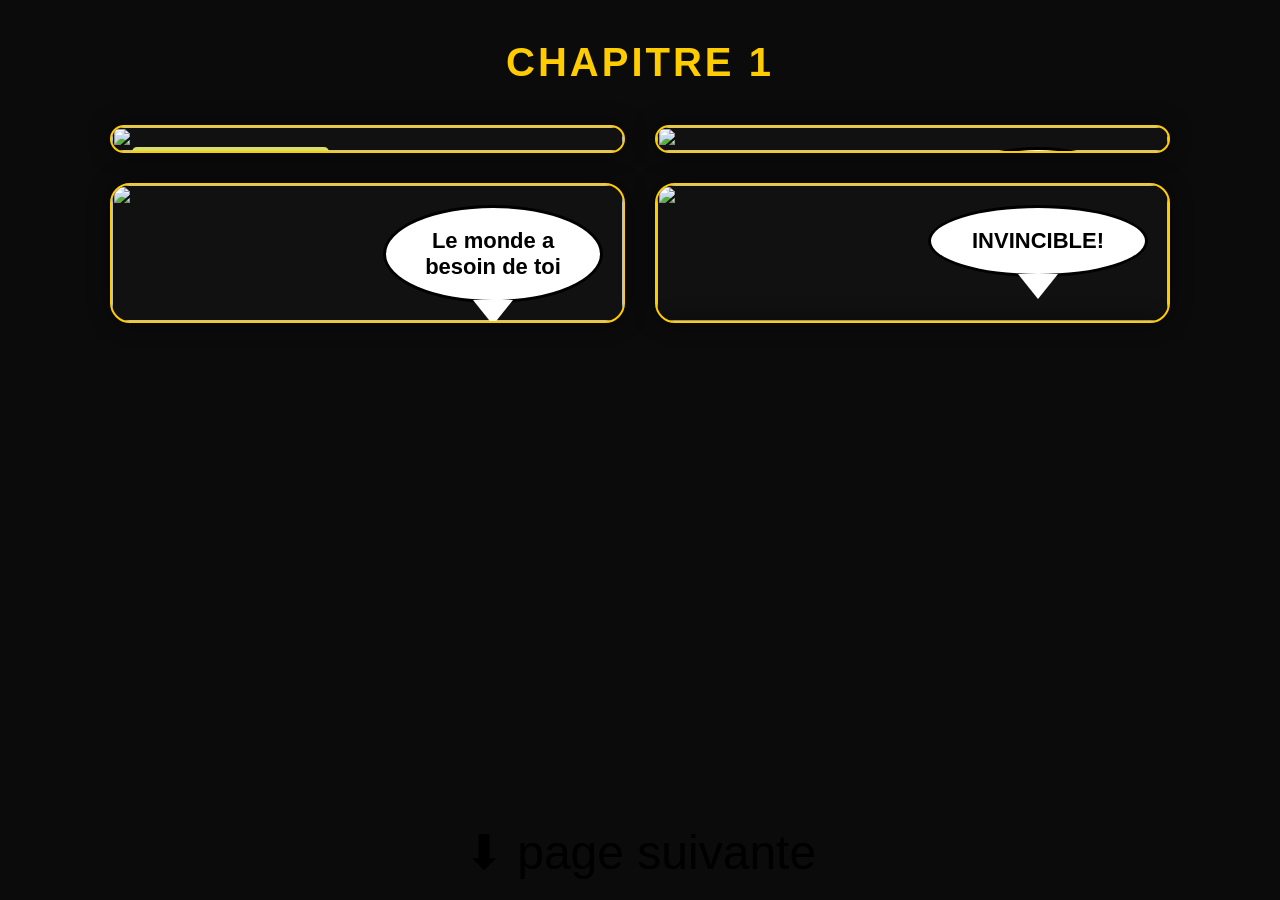
==== page_3.html @ 7214c89c "Add files via upload" ====
<!DOCTYPE html>
<html lang="fr">
<head>
  <meta charset="UTF-8">
  <meta name="viewport" content="width=device-width, initial-scale=1.0">
  <title>Chapitre 1</title>

  <style>

    *{
      margin:0;
      padding:0;
      box-sizing:border-box;
    }

    body{
      background:#0b0b0b;
      font-family:Arial, sans-serif;
      color:white;
    }

    /* CONTENEUR PRINCIPAL */
    .webtoon{
      width:100%;
      max-width:1100px;
      margin:auto;
      padding:40px 20px;
    }

    /* TITRE */
    .title{
      text-align:center;
      font-size:40px;
      color:#ffcc00;
      margin-bottom:40px;
      letter-spacing:3px;
    }

    /* GRILLE DES PANELS */
    .panels{
      display:grid;
      grid-template-columns:repeat(2, 1fr);
      gap:30px;
    }

    /* PANEL */
    .panel{
      position:relative;
      background:#111;
      border:2px solid #ffcc00;
      border-radius:20px;
      overflow:hidden;
      transition:0.3s;
      box-shadow:0 0 20px rgba(0,0,0,0.5);
    }

    .panel:hover{
      transform:scale(1.03);
    }

    /* IMAGE */
    .panel img{
      width:100%;
      height:100%;
      object-fit:cover;
      display:block;
    }

    /* NARRATION */
    .narration{
      position:absolute;

      top:20px;
      left:20px;

      background:#d7de70;
      color:black;

      padding:15px 20px;

      font-size:28px;
      font-weight:bold;

      border-radius:5px;

      max-width:70%;
    }

    /* BULLE */
    .speech{
      position:absolute;

      top:20px;
      right:20px;

      width:220px;

      background:white;
      color:black;

      padding:20px;

      border-radius:50%;

      text-align:center;

      font-size:22px;
      font-weight:bold;

      border:3px solid black;
    }

    /* POINTE BULLE */
    .speech::after{
      content:"";

      position:absolute;

      bottom:-25px;
      left:50%;

      transform:translateX(-50%);

      border-width:25px 20px 0;
      border-style:solid;

      border-color:white transparent transparent transparent;
    }

    /* RESPONSIVE TELEPHONE */
    @media(max-width:800px){

      .panels{
        grid-template-columns:1fr;
      }

      .title{
        font-size:30px;
      }

      .narration{
        font-size:20px;
      }

      .speech{
        width:180px;
        font-size:18px;
      }
    }
    /* Flèche bas */
.fleche-bas {
    position: fixed;
    bottom: 20px;
    left: 50%;
    transform: translateX(-50%);
    font-size: 3rem;
    color: #000;
    text-decoration: none;
    transition: 0.2s;
}

.fleche-bas:hover {
    transform: translateX(-50%) scale(1.2);
}

  </style>
</head>

<body>

  <div class="webtoon">

    <h1 class="title">CHAPITRE 1</h1>

    <div class="panels">

      <!-- PANEL 1 -->
      <div class="panel">

        <img src="image/SOUDAN.png" alt="">

        <!-- NARRATION -->
        <div class="narration">
          SOUDAIN…
        </div>

      </div>

      <!-- PANEL 2 -->
      <div class="panel">

        <img src="image/rbot.png" alt="">

        <!-- BULLE -->
        <div class="speech">
          Mark arrête toi maintenant,viens avec moi
        </div>

      </div>

      <!-- PANEL 3 -->
      <div class="panel">

        <img src="image/cecil.png" alt="">

        <!-- BULLE -->
        <div class="speech">
          Le monde a besoin de toi
        </div>

      </div>
      <!-- PANEL 4 -->
      <div class="panel">
        <img src="image/cecil2.png" alt="">

            <!-- BULLE -->
        <div class="speech">
          INVINCIBLE!
        </div>
    
      <!-- PANEL 5 -->
      <div class="panel">
        <img src="images/page5.jpg" alt="">
      </div>

      <!-- PANEL 6 -->
      <div class="panel">
        <img src="images/page6.jpg" alt="">
      </div>

      <!-- PANEL 7 -->
      <div class="panel">
        <img src="images/page7.jpg" alt="">
      </div>

      <!-- PANEL 8 -->
      <div class="panel">
        <img src="images/page8.jpg" alt="">
      </div>

    </div>

  </div>

    <a href="page_4.html" class="fleche-bas">⬇ page suivante</a>

</body>
</html>
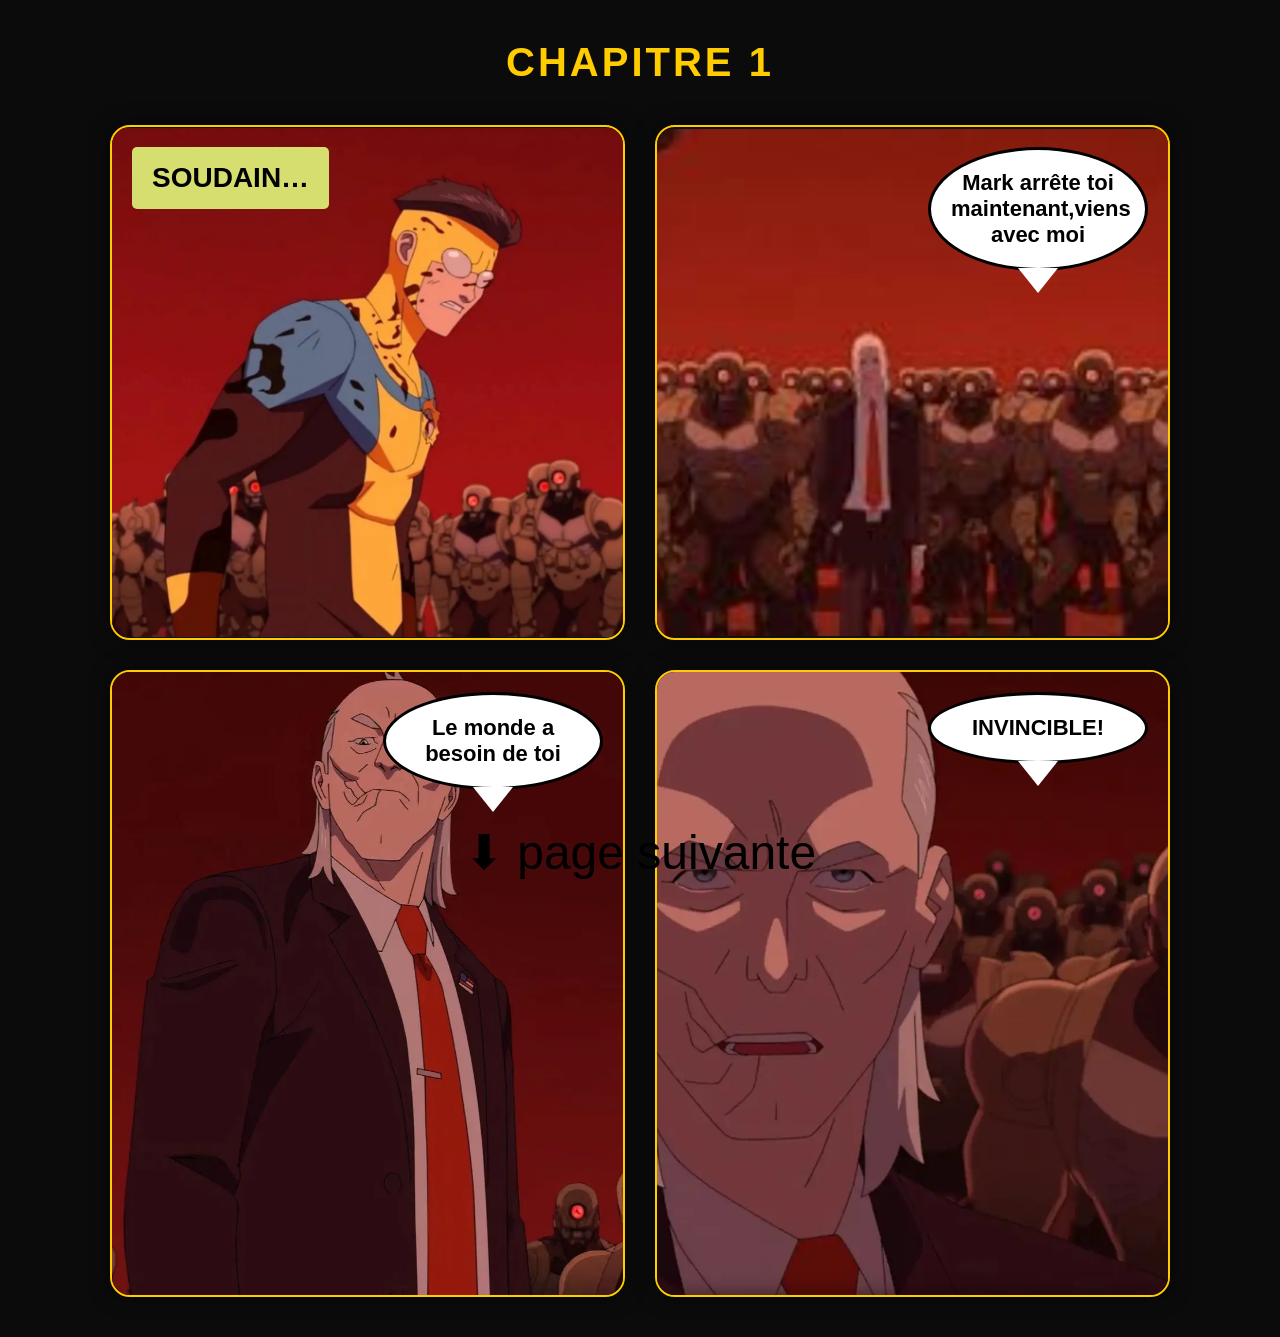
==== commit b3d79890: "Update page_3.html" ====
--- a/page_3.html
+++ b/page_3.html
@@ -177,7 +177,7 @@
       <!-- PANEL 1 -->
       <div class="panel">
 
-        <img src="image/SOUDAN.png" alt="">
+        <img src="image/SOUDAN.webp" alt="">
 
         <!-- NARRATION -->
         <div class="narration">
@@ -189,7 +189,7 @@
       <!-- PANEL 2 -->
       <div class="panel">
 
-        <img src="image/rbot.png" alt="">
+        <img src="image/rbot.webp" alt="">
 
         <!-- BULLE -->
         <div class="speech">
@@ -201,7 +201,7 @@
       <!-- PANEL 3 -->
       <div class="panel">
 
-        <img src="image/cecil.png" alt="">
+        <img src="image/cecil.webp" alt="">
 
         <!-- BULLE -->
         <div class="speech">
@@ -211,7 +211,7 @@
       </div>
       <!-- PANEL 4 -->
       <div class="panel">
-        <img src="image/cecil2.png" alt="">
+        <img src="image/cecil2.webp" alt="">
 
             <!-- BULLE -->
         <div class="speech">
@@ -245,4 +245,4 @@
     <a href="page_4.html" class="fleche-bas">⬇ page suivante</a>
 
 </body>
-</html>+</html>
